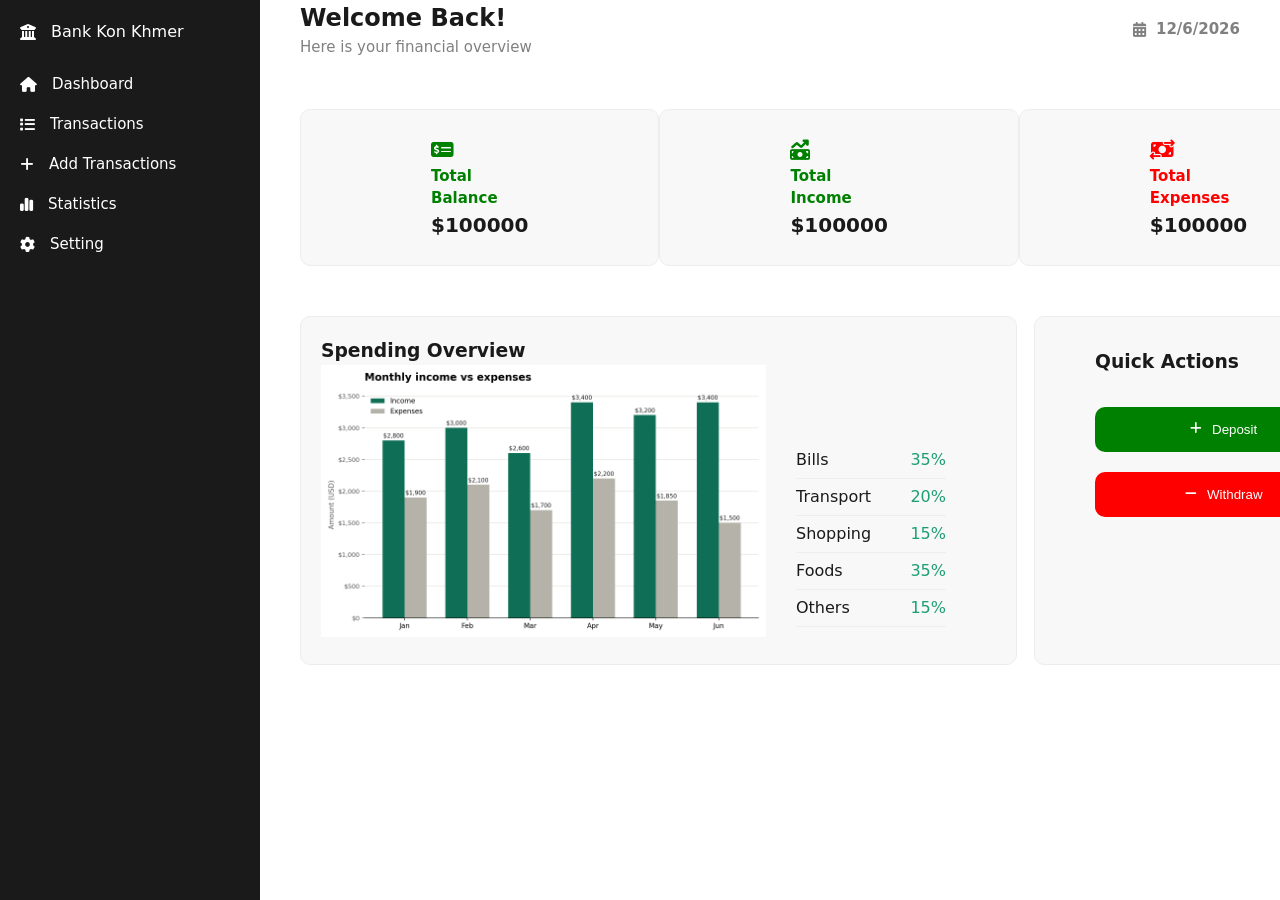
==== Page/index.html @ 93a971a7 "Bank" ====
<!doctype html>
<html lang="en">
  <head>
    <meta charset="UTF-8" />
    <meta name="viewport" content="width=device-width, initial-scale=1.0" />
    <link
      rel="stylesheet"
      href="https://cdnjs.cloudflare.com/ajax/libs/font-awesome/6.7.2/css/all.min.css"
    />
    <link rel="stylesheet" href="/Style/nav.css" />
    <link rel="stylesheet" href="/Style/about.css" />
    <title>Home Page</title>
  </head>
  <body>
    <head>
      <nav class="head">
        <div class="head-1">
          <i class="fa-solid fa-building-columns"></i>
          <p>Bank Kon Khmer</p>
        </div>
        <div class="head-2">
          <a href="/Page/index.html">
            <div>
              <i class="fa-solid fa-house"></i>
              <p>Dashboard</p>
            </div></a
          >
          <!-- transactions -->
          <a href="/Page/transactions.html">
            <div>
              <i class="fa-solid fa-list"></i>
              <p>Transactions</p>
            </div></a
          >
          <!-- Add transactions -->
          <a href="/Page/add-transaction.html"
            ><div>
              <i class="fa-solid fa-plus"></i>
              <p>Add Transactions</p>
            </div></a
          >

          <!-- Statistics -->
          <a href="/Page/statistics.html">
            <div>
              <i class="fa-solid fa-chart-simple"></i>
              <p>Statistics</p>
            </div></a
          >

          <!-- Setting -->
          <a href="/Page/settings.html">
            <div>
              <i class="fa-solid fa-gear"></i>
              <p>Setting</p>
            </div></a
          >
        </div>
      </nav>
    </head>
    <!-- Page -->
    <main class="main">
      <section>
        <div class="about">
          <div class="about-1">
            <h1>Welcome Back!</h1>
            <p>Here is your financial overview</p>
          </div>
          <div class="about-2">
            <i class="fa-solid fa-calendar-days"></i>
            <p id="today"></p>
          </div>
        </div>
      </section>

      <section>
        <div class="services">
          <div class="services-1">
            <i class="fa-solid fa-money-check-dollar"></i>
            <p>Total Balance</p>
            <span>$100000</span>
          </div>

          <div class="services-2">
            <i class="fa-solid fa-money-bill-trend-up"></i>
            <p>Total Income</p>
            <span>$100000</span>
          </div>

          <div class="services-3">
            <i class="fa-solid fa-money-bill-transfer"></i>
            <p>Total Expenses</p>
            <span>$100000</span>
          </div>
        </div>
      </section>

      <section>
        <div class="features">
          <div class="features-1">
            <div>
              <h3>Spending Overview</h3>
              <img src="/Image/image.png" alt="" />
            </div>
            <div class="features-2">
              <ul>
                <li>Bills <span>35%</span></li>
                <li>Transport <span>20%</span></li>
                <li>Shopping<span>15%</span></li>
                <li>Foods <span>35%</span></li>
                <li>Others <span>15%</span></li>
              </ul>
            </div>
          </div>
          <div class="features-3">
            <h3>Quick Actions</h3>
            <div class="features-4">
              <button>
                <i class="fa-solid fa-plus"> </i>
                <span>Deposit</span>
              </button>
            </div>
            <div class="features-5">
              <button>
                <i class="fa-solid fa-minus"></i>
                <span>Withdraw</span>
              </button>
            </div>
          </div>
        </div>
      </section>
    </main>
  </body>
  <script>
    const today = new Date();
    document.getElementById("today").textContent = today.toLocaleDateString();
  </script>
</html>
---- Style/nav.css ----
* {
  margin: 0;
  padding: 0;
  box-sizing: border-box;
}
body {
  font-family: system-ui, sans-serif;
  line-height: 1.5;
  color: #1a1a1a;
  background-color: #ffffff;
  overflow-x: hidden;
}
.head {
  width: 250px;
  padding: 20px;
  background-color: #1a1a1a;
  min-height: 100vh;
  position: fixed;
  top: 0;
  left: 0;
  width: 260px;
  height: 100vh;
  z-index: 100;

  .head-1 {
    margin-bottom: 20px;
    display: flex;
    color: white;
    align-items: center;
  }
  .head-2 a {
    text-decoration: none;
  }
  .head-1 i {
    margin-right: 15px;
  }

  .head-2 div {
    display: flex;
    color: white;
    align-items: center;
    line-height: 40px;
    transition: all 0.5s ease;
    font-size: 15px;
  }
  .head-2 div i {
    margin-right: 15px;
  }
  .head-2 div:hover {
    background-color: aqua;
    padding: 8px;
    border: 0px;
    border-radius: 5px;
    border-width: 1px;
    line-height: 40px;
  }
}

.main {
  margin-left: 300px;
  margin-right: 40px;
}
.about {
  display: flex;
  justify-content: space-between;

  .about-1 p {
    color: gray;
    font-size: 15px;
  }

  .about-2 {
    display: flex;

    align-items: center;
    font-size: 15px;
    font-weight: 600;
    color: gray;
  }
  .about-2 i {
    margin-right: 10px;
  }
}

.services {
  margin-top: 50px;
  display: flex;
  justify-content: space-between;
  font-weight: 600;
  font-size: 20px;

  .services span {
    font-size: 25px;
    font-weight: 700;
  }
  .services-1 p,
  .services-2 p {
    color: green;
    font-size: 15px;
  }
  .services-1 i,
  .services-2 i {
    color: green;
  }
  .services-3 p {
    color: red;
    font-size: 15px;
  }
  .services-3 i {
    color: red;
  }
  .services-1,
  .services-2 {
    border-width: 1px;
    padding: 25px 130px;

    border-radius: 10px;
    background-color: #f8f8f8;
    border-style: solid;
    border-color: #ededed;
  }
  .services-3 {
    border-width: 1px;
    padding: 25px 130px;
    border-radius: 10px;
    background-color: #f8f8f8;
    border-style: solid;
    border-color: #ededed;
  }
}

.features {
  display: flex;
  justify-content: space-between;
  margin-top: 50px;
  cursor: pointer;

  .features-1 {
    display: flex;
    border-width: 1px;
    padding: 20px;
    border-radius: 10px;
    background-color: #f8f8f8;
    border-style: solid;
    border-color: #ededed;
    img {
      width: 445px;
      margin-right: 30px;
    }
  }
  .features-2 {
    margin-top: 105px;
    margin-right: 50px;
    span {
      text-align: left;
    }
    ul {
      padding: 0;
      width: 150px;
    }
    li {
      display: flex;
      justify-content: space-between;
      padding: 6px 0;
      border-bottom: 1px solid #eee;
    }
    li::marker {
      color: #1d9e75;
    }
    li span {
      font-weight: 500;
      color: #1d9e75;
    }
  }
}
.features-3 {
  display: flex;
  flex-direction: column;
  text-align: left;
  border-width: 1px;
  padding: 20px 60px;
  border-radius: 10px;
  background-color: #f8f8f8;
  border-style: solid;
  border-color: #ededed;
  line-height: 50px;
  margin-left: 17px;
  h3 {
    margin-bottom: 20px;
  }
  .features-4 button {
    color: white;
    background-color: green;
    padding: 15px 95px;
    border: 0px;
    border-radius: 10px;
    transition: all 0.5s ease;
    display: flex;
    cursor: pointer;
    span {
      margin-left: 10px;
    }
  }
  .features-5 button {
    display: flex;
    margin-top: 20px;
    color: white;
    background-color: red;
    padding: 15px 90px;
    border: 0px;
    border-radius: 10px;
    transition: all 0.5s ease;
    cursor: pointer;
    span {
      margin-left: 10px;
    }
  }
  .features-4 button:hover,
  .features-5 button:hover {
    box-shadow:
      rgba(0, 0, 0, 0.25) 0px 54px 55px,
      rgba(0, 0, 0, 0.12) 0px -12px 30px,
      rgba(0, 0, 0, 0.12) 0px 4px 6px,
      rgba(0, 0, 0, 0.17) 0px 12px 13px,
      rgba(0, 0, 0, 0.09) 0px -3px 5px;
  }
}
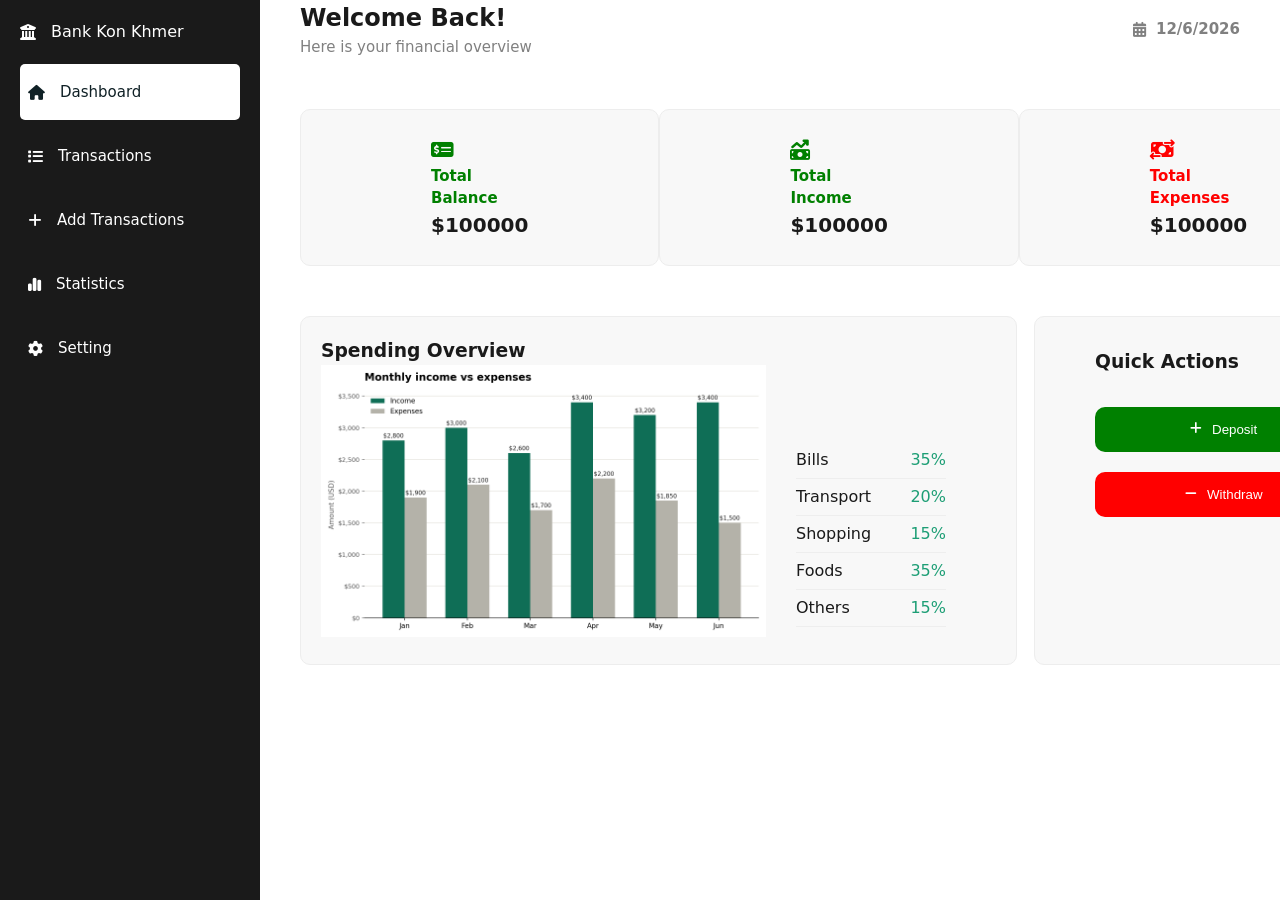
==== commit 96a2ab63: "html and css done (update later)" ====
--- a/Page/index.html
+++ b/Page/index.html
@@ -3,6 +3,7 @@
   <head>
     <meta charset="UTF-8" />
     <meta name="viewport" content="width=device-width, initial-scale=1.0" />
+    <link rel="icon" type="png" href="/Image/Logo.png" />
     <link
       rel="stylesheet"
       href="https://cdnjs.cloudflare.com/ajax/libs/font-awesome/6.7.2/css/all.min.css"
@@ -19,7 +20,7 @@
           <p>Bank Kon Khmer</p>
         </div>
         <div class="head-2">
-          <a href="/Page/index.html">
+          <a href="/Page/index.html" class="active">
             <div>
               <i class="fa-solid fa-house"></i>
               <p>Dashboard</p>
--- a/Style/nav.css
+++ b/Style/nav.css
@@ -29,7 +29,12 @@
     align-items: center;
   }
   .head-2 a {
+    display: block;
+    margin-bottom: 8px;
     text-decoration: none;
+  }
+  .head-2 a:last-child {
+    margin-bottom: 0;
   }
   .head-1 i {
     margin-right: 15px;
@@ -40,188 +45,17 @@
     color: white;
     align-items: center;
     line-height: 40px;
+    padding: 8px;
+    border-radius: 5px;
     transition: all 0.5s ease;
     font-size: 15px;
   }
   .head-2 div i {
     margin-right: 15px;
   }
-  .head-2 div:hover {
-    background-color: aqua;
-    padding: 8px;
-    border: 0px;
-    border-radius: 5px;
-    border-width: 1px;
-    line-height: 40px;
+  .head-2 div:hover,
+  .head-2 a.active div {
+    background-color: rgb(255, 255, 255);
+    color: #102126;
   }
 }
-
-.main {
-  margin-left: 300px;
-  margin-right: 40px;
-}
-.about {
-  display: flex;
-  justify-content: space-between;
-
-  .about-1 p {
-    color: gray;
-    font-size: 15px;
-  }
-
-  .about-2 {
-    display: flex;
-
-    align-items: center;
-    font-size: 15px;
-    font-weight: 600;
-    color: gray;
-  }
-  .about-2 i {
-    margin-right: 10px;
-  }
-}
-
-.services {
-  margin-top: 50px;
-  display: flex;
-  justify-content: space-between;
-  font-weight: 600;
-  font-size: 20px;
-
-  .services span {
-    font-size: 25px;
-    font-weight: 700;
-  }
-  .services-1 p,
-  .services-2 p {
-    color: green;
-    font-size: 15px;
-  }
-  .services-1 i,
-  .services-2 i {
-    color: green;
-  }
-  .services-3 p {
-    color: red;
-    font-size: 15px;
-  }
-  .services-3 i {
-    color: red;
-  }
-  .services-1,
-  .services-2 {
-    border-width: 1px;
-    padding: 25px 130px;
-
-    border-radius: 10px;
-    background-color: #f8f8f8;
-    border-style: solid;
-    border-color: #ededed;
-  }
-  .services-3 {
-    border-width: 1px;
-    padding: 25px 130px;
-    border-radius: 10px;
-    background-color: #f8f8f8;
-    border-style: solid;
-    border-color: #ededed;
-  }
-}
-
-.features {
-  display: flex;
-  justify-content: space-between;
-  margin-top: 50px;
-  cursor: pointer;
-
-  .features-1 {
-    display: flex;
-    border-width: 1px;
-    padding: 20px;
-    border-radius: 10px;
-    background-color: #f8f8f8;
-    border-style: solid;
-    border-color: #ededed;
-    img {
-      width: 445px;
-      margin-right: 30px;
-    }
-  }
-  .features-2 {
-    margin-top: 105px;
-    margin-right: 50px;
-    span {
-      text-align: left;
-    }
-    ul {
-      padding: 0;
-      width: 150px;
-    }
-    li {
-      display: flex;
-      justify-content: space-between;
-      padding: 6px 0;
-      border-bottom: 1px solid #eee;
-    }
-    li::marker {
-      color: #1d9e75;
-    }
-    li span {
-      font-weight: 500;
-      color: #1d9e75;
-    }
-  }
-}
-.features-3 {
-  display: flex;
-  flex-direction: column;
-  text-align: left;
-  border-width: 1px;
-  padding: 20px 60px;
-  border-radius: 10px;
-  background-color: #f8f8f8;
-  border-style: solid;
-  border-color: #ededed;
-  line-height: 50px;
-  margin-left: 17px;
-  h3 {
-    margin-bottom: 20px;
-  }
-  .features-4 button {
-    color: white;
-    background-color: green;
-    padding: 15px 95px;
-    border: 0px;
-    border-radius: 10px;
-    transition: all 0.5s ease;
-    display: flex;
-    cursor: pointer;
-    span {
-      margin-left: 10px;
-    }
-  }
-  .features-5 button {
-    display: flex;
-    margin-top: 20px;
-    color: white;
-    background-color: red;
-    padding: 15px 90px;
-    border: 0px;
-    border-radius: 10px;
-    transition: all 0.5s ease;
-    cursor: pointer;
-    span {
-      margin-left: 10px;
-    }
-  }
-  .features-4 button:hover,
-  .features-5 button:hover {
-    box-shadow:
-      rgba(0, 0, 0, 0.25) 0px 54px 55px,
-      rgba(0, 0, 0, 0.12) 0px -12px 30px,
-      rgba(0, 0, 0, 0.12) 0px 4px 6px,
-      rgba(0, 0, 0, 0.17) 0px 12px 13px,
-      rgba(0, 0, 0, 0.09) 0px -3px 5px;
-  }
-}
--- a/Style/about.css
+++ b/Style/about.css
@@ -0,0 +1,167 @@
+.main {
+  margin-left: 300px;
+  margin-right: 40px;
+}
+.about {
+  display: flex;
+  justify-content: space-between;
+
+  .about-1 p {
+    color: gray;
+    font-size: 15px;
+  }
+
+  .about-2 {
+    display: flex;
+
+    align-items: center;
+    font-size: 15px;
+    font-weight: 600;
+    color: gray;
+  }
+  .about-2 i {
+    margin-right: 10px;
+  }
+}
+
+.services {
+  margin-top: 50px;
+  display: flex;
+  justify-content: space-between;
+  font-weight: 600;
+  font-size: 20px;
+
+  .services span {
+    font-size: 25px;
+    font-weight: 700;
+  }
+  .services-1 p,
+  .services-2 p {
+    color: green;
+    font-size: 15px;
+  }
+  .services-1 i,
+  .services-2 i {
+    color: green;
+  }
+  .services-3 p {
+    color: red;
+    font-size: 15px;
+  }
+  .services-3 i {
+    color: red;
+  }
+  .services-1,
+  .services-2 {
+    border-width: 1px;
+    padding: 25px 130px;
+
+    border-radius: 10px;
+    background-color: #f8f8f8;
+    border-style: solid;
+    border-color: #ededed;
+  }
+  .services-3 {
+    border-width: 1px;
+    padding: 25px 130px;
+    border-radius: 10px;
+    background-color: #f8f8f8;
+    border-style: solid;
+    border-color: #ededed;
+  }
+}
+
+.features {
+  display: flex;
+  justify-content: space-between;
+  margin-top: 50px;
+  cursor: pointer;
+
+  .features-1 {
+    display: flex;
+    border-width: 1px;
+    padding: 20px;
+    border-radius: 10px;
+    background-color: #f8f8f8;
+    border-style: solid;
+    border-color: #ededed;
+    img {
+      width: 445px;
+      margin-right: 30px;
+    }
+  }
+  .features-2 {
+    margin-top: 105px;
+    margin-right: 50px;
+    span {
+      text-align: left;
+    }
+    ul {
+      padding: 0;
+      width: 150px;
+    }
+    li {
+      display: flex;
+      justify-content: space-between;
+      padding: 6px 0;
+      border-bottom: 1px solid #eee;
+    }
+
+    li span {
+      font-weight: 500;
+      color: #1d9e75;
+    }
+  }
+}
+.features-3 {
+  display: flex;
+  flex-direction: column;
+  text-align: left;
+  border-width: 1px;
+  padding: 20px 60px;
+  border-radius: 10px;
+  background-color: #f8f8f8;
+  border-style: solid;
+  border-color: #ededed;
+  line-height: 50px;
+  margin-left: 17px;
+  h3 {
+    margin-bottom: 20px;
+  }
+  .features-4 button {
+    color: white;
+    background-color: green;
+    padding: 15px 95px;
+    border: 0px;
+    border-radius: 10px;
+    transition: all 0.5s ease;
+    display: flex;
+    cursor: pointer;
+    span {
+      margin-left: 10px;
+    }
+  }
+  .features-5 button {
+    display: flex;
+    margin-top: 20px;
+    color: white;
+    background-color: red;
+    padding: 15px 90px;
+    border: 0px;
+    border-radius: 10px;
+    transition: all 0.5s ease;
+    cursor: pointer;
+    span {
+      margin-left: 10px;
+    }
+  }
+  .features-4 button:hover,
+  .features-5 button:hover {
+    box-shadow:
+      rgba(0, 0, 0, 0.25) 0px 54px 55px,
+      rgba(0, 0, 0, 0.12) 0px -12px 30px,
+      rgba(0, 0, 0, 0.12) 0px 4px 6px,
+      rgba(0, 0, 0, 0.17) 0px 12px 13px,
+      rgba(0, 0, 0, 0.09) 0px -3px 5px;
+  }
+}
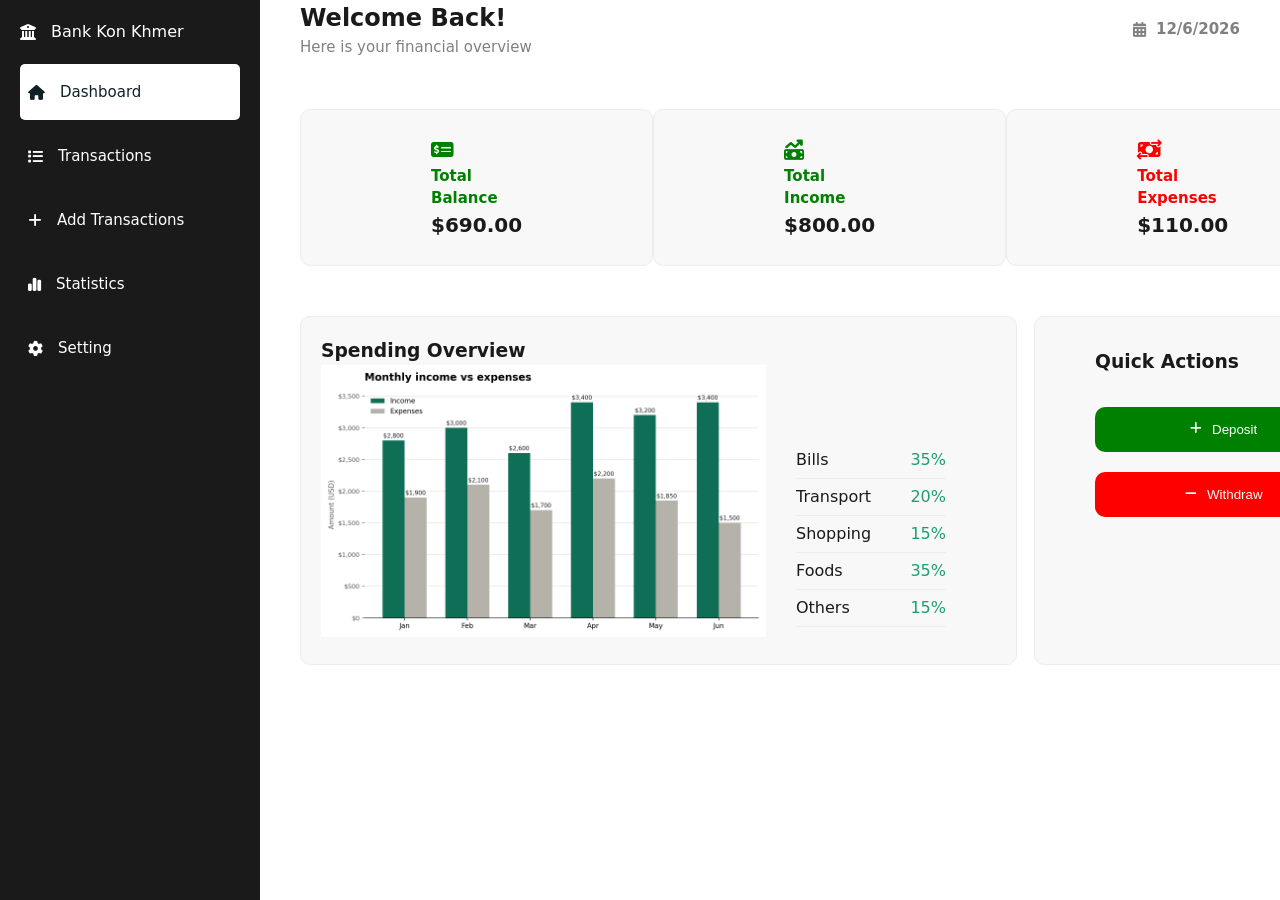
==== commit 4b576d2e: "show data on index" ====
--- a/Page/index.html
+++ b/Page/index.html
@@ -79,19 +79,19 @@
           <div class="services-1">
             <i class="fa-solid fa-money-check-dollar"></i>
             <p>Total Balance</p>
-            <span>$100000</span>
+            <span class="js-balance"></span>
           </div>
 
           <div class="services-2">
             <i class="fa-solid fa-money-bill-trend-up"></i>
             <p>Total Income</p>
-            <span>$100000</span>
+            <span class="js-income"></span>
           </div>
 
           <div class="services-3">
             <i class="fa-solid fa-money-bill-transfer"></i>
             <p>Total Expenses</p>
-            <span>$100000</span>
+            <span class="js-expenses"></span>
           </div>
         </div>
       </section>
@@ -132,8 +132,5 @@
       </section>
     </main>
   </body>
-  <script>
-    const today = new Date();
-    document.getElementById("today").textContent = today.toLocaleDateString();
-  </script>
+  <script type="module" src="../Script/index.js"></script>
 </html>
--- a/Style/nav.css
+++ b/Style/nav.css
@@ -59,3 +59,42 @@
     color: #102126;
   }
 }
+
+@media (max-width: 760px) {
+  .head {
+    position: static;
+    width: 100%;
+    height: auto;
+    min-height: 0;
+    padding: 14px 12px;
+  }
+
+  .head .head-1 {
+    justify-content: center;
+    margin-bottom: 12px;
+  }
+
+  .head .head-2 {
+    display: grid;
+    grid-template-columns: repeat(5, minmax(0, 1fr));
+    gap: 4px;
+  }
+
+  .head .head-2 a {
+    margin-bottom: 0;
+  }
+
+  .head .head-2 div {
+    min-height: 58px;
+    padding: 6px 3px;
+    flex-direction: column;
+    justify-content: center;
+    text-align: center;
+    line-height: 1.2;
+    font-size: 11px;
+  }
+
+  .head .head-2 div i {
+    margin: 0 0 4px;
+  }
+}
--- a/Style/about.css
+++ b/Style/about.css
@@ -165,3 +165,98 @@
       rgba(0, 0, 0, 0.09) 0px -3px 5px;
   }
 }
+
+@media (min-width: 761px) and (max-width: 1100px) {
+  .main {
+    margin-left: 280px;
+    margin-right: 20px;
+  }
+
+  .services,
+  .features {
+    gap: 12px;
+  }
+
+  .services-1,
+  .services-2,
+  .services-3 {
+    padding: 20px;
+  }
+
+  .features-1 {
+    flex-direction: column;
+  }
+
+  .features-1 img {
+    width: 100%;
+    margin-right: 0;
+  }
+
+  .features-2 {
+    margin: 20px 0 0;
+  }
+
+  .features-3 {
+    margin-left: 0;
+    padding: 20px;
+  }
+}
+
+@media (max-width: 760px) {
+  .main {
+    margin: 0 18px;
+    padding: 28px 0 40px;
+  }
+
+  .about,
+  .services,
+  .features {
+    flex-direction: column;
+    gap: 20px;
+  }
+
+  .about-2 {
+    align-self: flex-start;
+  }
+
+  .services {
+    margin-top: 28px;
+  }
+
+  .services-1,
+  .services-2,
+  .services-3 {
+    padding: 20px;
+  }
+
+  .features {
+    margin-top: 28px;
+  }
+
+  .features-1 {
+    flex-direction: column;
+  }
+
+  .features-1 img {
+    width: 100%;
+    max-width: 445px;
+    margin: 16px 0 0;
+  }
+
+  .features-2 {
+    margin: 20px 0 0;
+  }
+
+  .features-3 {
+    margin-left: 0;
+    padding: 20px;
+  }
+
+  .features-4 button,
+  .features-5 button {
+    width: 100%;
+    justify-content: center;
+    padding-left: 20px;
+    padding-right: 20px;
+  }
+}
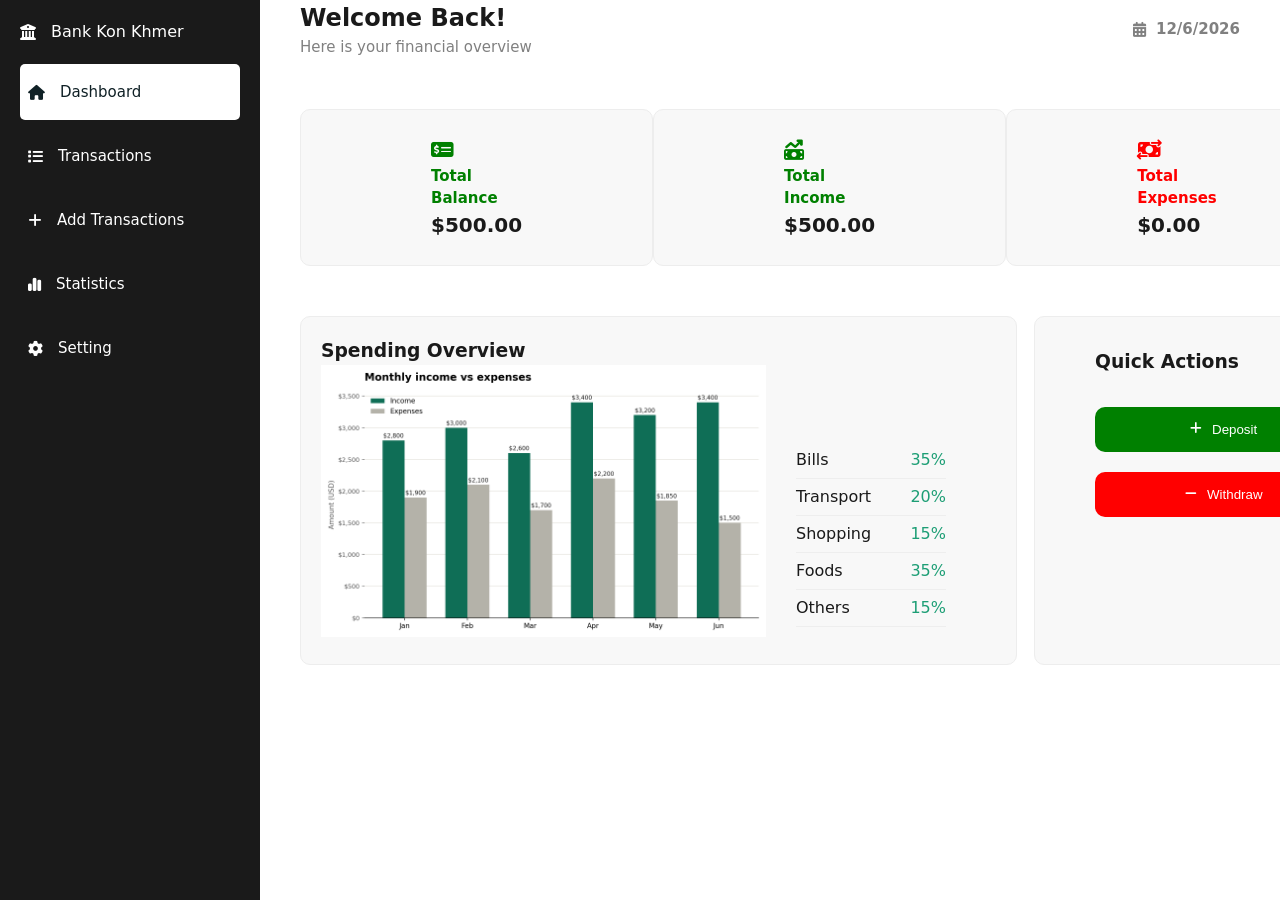
==== commit cd85e280: "i forgot the name" ====
--- a/Page/index.html
+++ b/Page/index.html
@@ -3,6 +3,7 @@
   <head>
     <meta charset="UTF-8" />
     <meta name="viewport" content="width=device-width, initial-scale=1.0" />
+    <script src="/Script/theme.js"></script>
     <link rel="icon" type="png" href="/Image/Logo.png" />
     <link
       rel="stylesheet"
@@ -132,5 +133,6 @@
       </section>
     </main>
   </body>
+  <script type="module" src="../Data/date.js"></script>
   <script type="module" src="../Script/index.js"></script>
 </html>
--- a/Style/nav.css
+++ b/Style/nav.css
@@ -9,6 +9,72 @@
   color: #1a1a1a;
   background-color: #ffffff;
   overflow-x: hidden;
+}
+
+html[data-theme="dark"] {
+  --theme-background: #111827;
+  --theme-surface: #1f2937;
+  --theme-border: #374151;
+  --theme-text: #f3f4f6;
+  --theme-muted: #9ca3af;
+}
+
+html[data-theme="dark"] body {
+  background-color: var(--theme-background);
+  color: var(--theme-text);
+}
+
+html[data-theme="dark"] .main h1,
+html[data-theme="dark"] .main h3,
+html[data-theme="dark"] .main p,
+html[data-theme="dark"] .main span {
+  color: var(--theme-text);
+}
+
+html[data-theme="dark"] input,
+html[data-theme="dark"] select,
+html[data-theme="dark"] .trans-about-2,
+html[data-theme="dark"] .dropdown-menu {
+  background-color: var(--theme-surface);
+  border-color: var(--theme-border);
+  color: var(--theme-text);
+}
+
+html[data-theme="dark"] .services-1,
+html[data-theme="dark"] .services-2,
+html[data-theme="dark"] .services-3,
+html[data-theme="dark"] .features-1,
+html[data-theme="dark"] .features-3,
+html[data-theme="dark"] .setting > div,
+html[data-theme="dark"] .main section:nth-child(3) > div {
+  background-color: var(--theme-surface);
+  border-color: var(--theme-border);
+}
+
+html[data-theme="dark"] .add-features-1,
+html[data-theme="dark"] .statis-2 div {
+  background-color: #263548;
+}
+
+html[data-theme="dark"] .setting-1,
+html[data-theme="dark"] .dropdown-menu li:hover {
+  background-color: #263548;
+}
+
+html[data-theme="dark"] .trans-about-2,
+html[data-theme="dark"] .services-1 span,
+html[data-theme="dark"] .services-2 span {
+  background-color: #374151;
+}
+
+html[data-theme="dark"] .add-features h4,
+html[data-theme="dark"] .add-features-2 p,
+html[data-theme="dark"] .setting label,
+html[data-theme="dark"] .main section:nth-child(2) p + p,
+html[data-theme="dark"] .about-1 p,
+html[data-theme="dark"] .about-2,
+html[data-theme="dark"] .service-3 p {
+  color: var(--theme-muted);
 }
 .head {
   width: 250px;
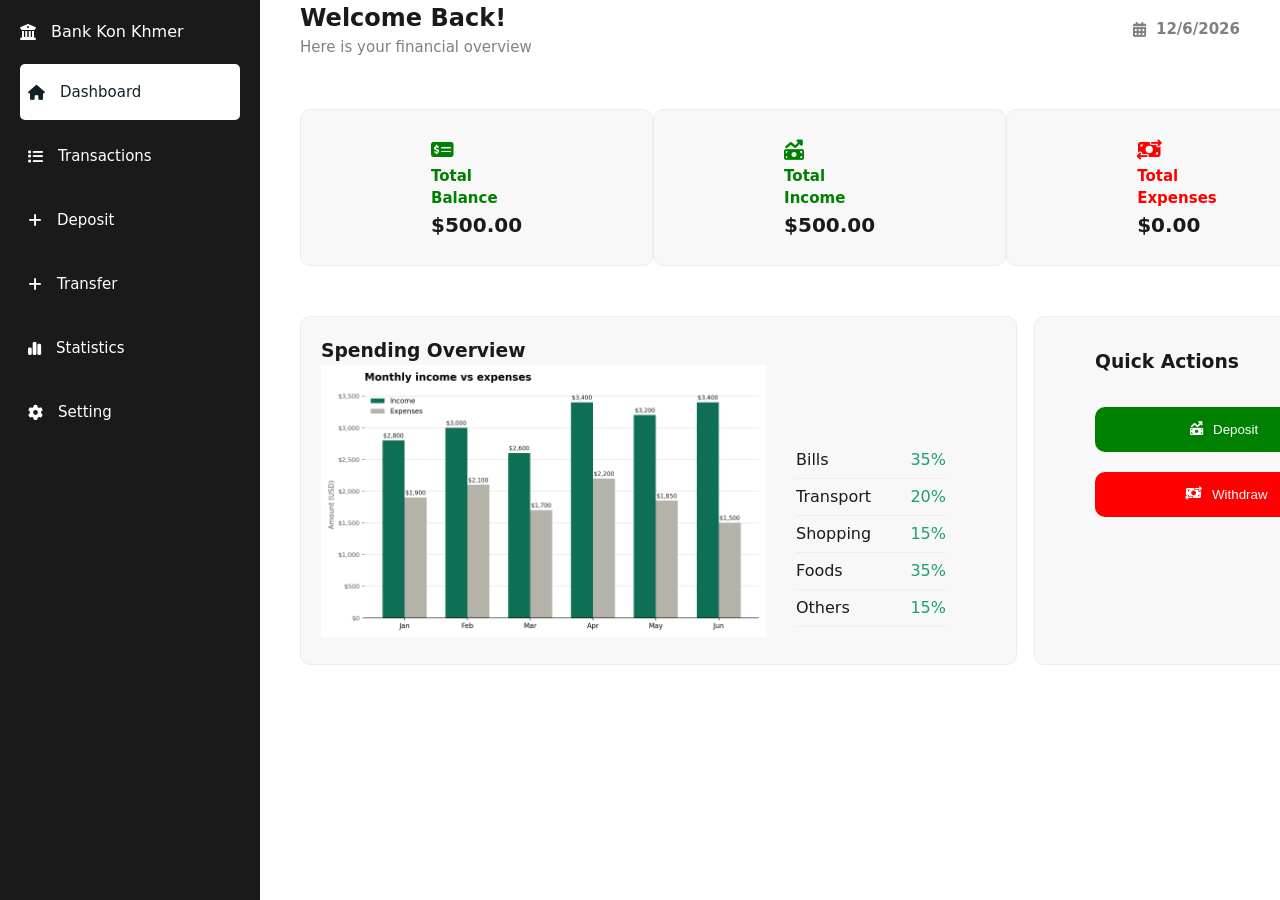
==== commit 221cac60: "updatepage" ====
--- a/Page/index.html
+++ b/Page/index.html
@@ -11,7 +11,7 @@
     />
     <link rel="stylesheet" href="/Style/nav.css" />
     <link rel="stylesheet" href="/Style/about.css" />
-    <title>Home Page</title>
+    <title>Bank | Home Page</title>
   </head>
   <body>
     <head>
@@ -34,11 +34,17 @@
               <p>Transactions</p>
             </div></a
           >
+          <a href="/Page/deposit.html "
+            ><div>
+              <i class="fa-solid fa-plus"></i>
+              <p>Deposit</p>
+            </div></a
+          >
           <!-- Add transactions -->
           <a href="/Page/add-transaction.html"
             ><div>
               <i class="fa-solid fa-plus"></i>
-              <p>Add Transactions</p>
+              <p>Transfer</p>
             </div></a
           >
 
@@ -117,16 +123,21 @@
           <div class="features-3">
             <h3>Quick Actions</h3>
             <div class="features-4">
-              <button>
-                <i class="fa-solid fa-plus"> </i>
-                <span>Deposit</span>
-              </button>
+              <a href="/Page/deposit.html">
+                <button>
+                  <i class="fa-solid fa-money-bill-trend-up"></i>
+                  <span>Deposit</span>
+                </button></a
+              >
             </div>
+
             <div class="features-5">
-              <button>
-                <i class="fa-solid fa-minus"></i>
-                <span>Withdraw</span>
-              </button>
+              <a href="/Page/add-transaction.html">
+                <button>
+                  <i class="fa-solid fa-money-bill-transfer"></i>
+                  <span>Withdraw</span>
+                </button></a
+              >
             </div>
           </div>
         </div>
--- a/Style/about.css
+++ b/Style/about.css
@@ -125,6 +125,7 @@
   border-color: #ededed;
   line-height: 50px;
   margin-left: 17px;
+
   h3 {
     margin-bottom: 20px;
   }
@@ -141,6 +142,11 @@
       margin-left: 10px;
     }
   }
+  .features-4 a,
+  .features-5 a {
+    text-decoration: none;
+  }
+
   .features-5 button {
     display: flex;
     margin-top: 20px;
